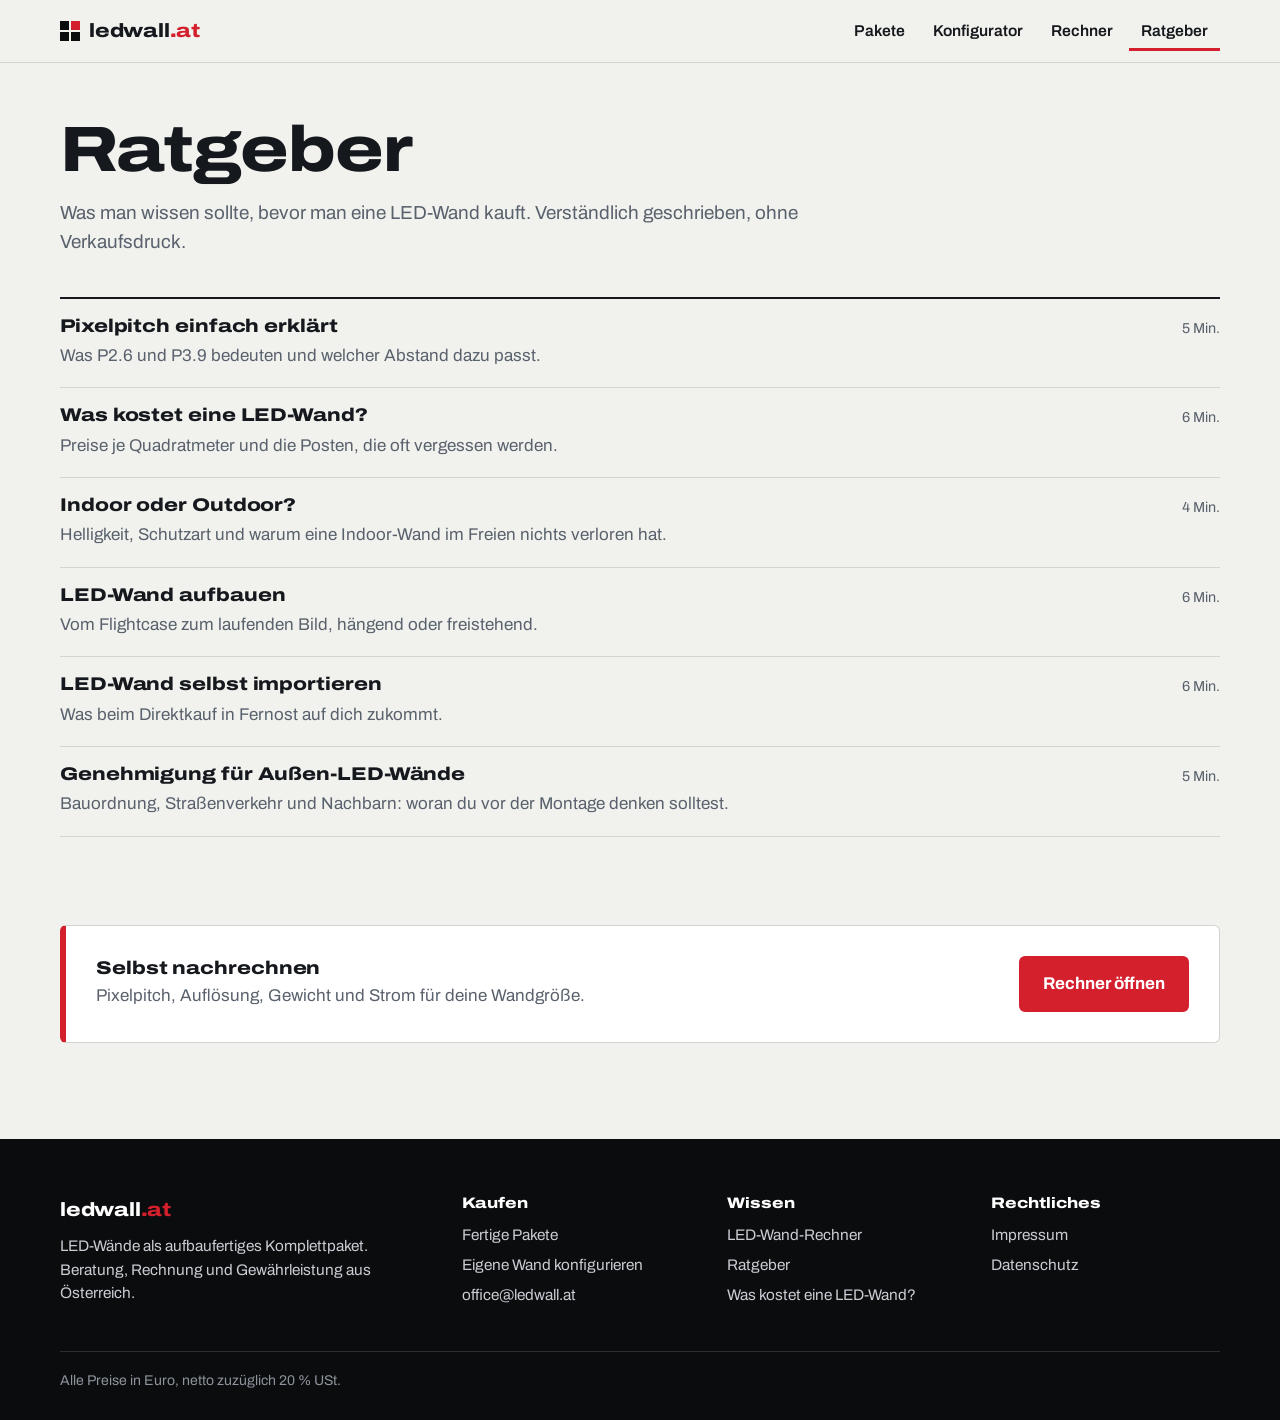
==== ratgeber/index.html @ 5106c2c7 "Rebuild site as ledwall.at portal: packages, configurator, calculator, guide Replace the single-page" ====
<!DOCTYPE html>
<html lang="de-AT">
<head>
<meta charset="UTF-8">
<meta name="viewport" content="width=device-width, initial-scale=1">
<title>Ratgeber: Alles über LED-Wände | ledwall.at</title>
<meta name="description" content="Verständliche Artikel rund um LED-Wände: Pixelpitch, Kosten, Indoor und Outdoor, Aufbau, Import und Genehmigungen in Österreich.">
<link rel="stylesheet" href="../css/site.css">
</head>
<body>
<main id="inhalt">
  <div class="wrap page-head">
    <h1>Ratgeber</h1>
    <p class="lead">Was man wissen sollte, bevor man eine LED-Wand kauft. Verständlich geschrieben, ohne Verkaufsdruck.</p>
  </div>
  <section class="wrap" style="padding-top:32px">
    <div class="art-list">
      <a href="pixelpitch.html"><h3>Pixelpitch einfach erklärt</h3><span>5 Min.</span><p>Was P2.6 und P3.9 bedeuten und welcher Abstand dazu passt.</p></a>
      <a href="led-wand-kosten.html"><h3>Was kostet eine LED-Wand?</h3><span>6 Min.</span><p>Preise je Quadratmeter und die Posten, die oft vergessen werden.</p></a>
      <a href="indoor-outdoor.html"><h3>Indoor oder Outdoor?</h3><span>4 Min.</span><p>Helligkeit, Schutzart und warum eine Indoor-Wand im Freien nichts verloren hat.</p></a>
      <a href="aufbau.html"><h3>LED-Wand aufbauen</h3><span>6 Min.</span><p>Vom Flightcase zum laufenden Bild, hängend oder freistehend.</p></a>
      <a href="import-aus-china.html"><h3>LED-Wand selbst importieren</h3><span>6 Min.</span><p>Was beim Direktkauf in Fernost auf dich zukommt.</p></a>
      <a href="genehmigung-oesterreich.html"><h3>Genehmigung für Außen-LED-Wände</h3><span>5 Min.</span><p>Bauordnung, Straßenverkehr und Nachbarn: woran du vor der Montage denken solltest.</p></a>
    </div>
  </section>
  <section class="wrap">
  <div class="cta-band">
    <div><h3>Selbst nachrechnen</h3><p class="muted" style="margin-top:4px">Pixelpitch, Auflösung, Gewicht und Strom für deine Wandgröße.</p></div>
    <a class="btn btn-main" href="../rechner.html">Rechner öffnen</a>
  </div>
  </section>
</main>
<script src="../js/data.js"></script>
<script src="../js/calc.js"></script>
<script src="../js/site.js" data-base="../"></script>
<script src="../js/ratgeber.js"></script>
</body>
</html>
---- css/site.css ----
/* ledwall.at — gesamtes Styling.
   Aufbau: Tokens → Basis → Rahmen (Kopf/Fuß) → Bausteine → Seiten (Start, Pakete, Konfigurator, Rechner, Ratgeber) */

:root {
  --paper: #f1f2ee;      /* Seitenhintergrund, kühles Papier */
  --card: #ffffff;
  --ink: #15181d;        /* Text */
  --steel: #59616c;      /* Sekundärtext */
  --line: #d3d6cf;       /* Linien */
  --rot: #d41f2d;        /* Signalrot: Aktionen */
  --rot-dark: #a91420;
  --cab: #0b0c0e;        /* Cabinet-Schwarz: Bühne, Wand */
  --ok: #1d7a4a;
  --r: 6px;
  --wide: "wdth" 122;
  --max: 1160px;
}

@font-face {
  font-family: Archivo; font-style: normal; font-weight: 100 900; font-stretch: 62% 125%; font-display: swap;
  src: url(../assets/fonts/archivo-latin.woff2) format("woff2");
}

*, *::before, *::after { box-sizing: border-box; }
html { -webkit-text-size-adjust: 100%; scroll-behavior: smooth; }
body {
  margin: 0; background: var(--paper); color: var(--ink);
  font: 400 17px/1.55 Archivo, "Helvetica Neue", Arial, sans-serif;
  font-variant-numeric: tabular-nums;
}
img, canvas { display: block; max-width: 100%; }
a { color: inherit; text-decoration-thickness: 1px; text-underline-offset: 3px; }
h1, h2, h3 { font-variation-settings: var(--wide); font-weight: 800; line-height: 1.08; letter-spacing: -0.015em; margin: 0; text-wrap: balance; }
h1, h2, h3 { overflow-wrap: break-word; hyphens: auto; }
h1 { font-size: clamp(1.85rem, 5.4vw, 4rem); }
h2 { font-size: clamp(1.55rem, 3.2vw, 2.4rem); }
h3 { font-size: 1.15rem; letter-spacing: -0.005em; }
p { margin: 0; max-width: 68ch; }
:focus-visible { outline: 3px solid var(--rot); outline-offset: 2px; }
.wrap { width: min(var(--max), 100% - 40px); margin-inline: auto; }
.muted { color: var(--steel); }
.lead { font-size: 1.18rem; color: var(--steel); }
.skip { position: absolute; left: -999px; }
.skip:focus { left: 12px; top: 12px; background: var(--card); padding: 8px 12px; z-index: 10; }

/* — Kopfzeile — */
.site-head { border-bottom: 1px solid var(--line); background: var(--paper); position: sticky; top: 0; z-index: 5; }
.head-row { display: flex; align-items: center; justify-content: space-between; gap: 16px; min-height: 62px; flex-wrap: wrap; }
.logo { font-variation-settings: var(--wide); font-weight: 800; font-size: 1.2rem; text-decoration: none; display: inline-flex; align-items: center; gap: 9px; letter-spacing: -0.01em; }
.logo b { color: var(--rot); font-weight: 800; }
.logo-mark { display: grid; grid-template-columns: 9px 9px; gap: 2px; }
.logo-mark i { width: 9px; height: 9px; background: var(--cab); }
.logo-mark i:nth-child(2) { background: var(--rot); }
.site-head nav { display: flex; gap: 4px; flex-wrap: wrap; }
.site-head nav a { text-decoration: none; padding: 8px 12px; border-radius: var(--r); font-weight: 600; font-size: .98rem; }
.site-head nav a:hover { background: #e4e6e0; }
.site-head nav a[aria-current] { box-shadow: inset 0 -3px 0 var(--rot); border-radius: 0; }

/* — Fußzeile — */
.site-foot { background: var(--cab); color: #c9cdd3; margin-top: 96px; padding: 56px 0 28px; font-size: .96rem; }
.site-foot .logo { color: #fff; margin-bottom: 10px; }
.foot-grid { display: grid; grid-template-columns: 1.6fr 1fr 1fr 1fr; gap: 36px; }
.site-foot h2 { font-size: .95rem; color: #fff; margin-bottom: 10px; letter-spacing: 0; }
.site-foot a { display: block; text-decoration: none; padding: 3px 0; }
.site-foot a:hover { color: #fff; text-decoration: underline; }
.foot-note { margin-top: 40px; padding-top: 18px; border-top: 1px solid #2a2d33; color: #8d939c; font-size: .88rem; }

/* — Bausteine — */
.btn {
  display: inline-flex; align-items: center; justify-content: center; gap: 8px;
  font: inherit; font-weight: 700; text-decoration: none; cursor: pointer;
  padding: 13px 22px; border-radius: var(--r); border: 2px solid var(--ink); background: transparent; color: var(--ink);
}
.btn:hover { background: var(--ink); color: #fff; }
.btn-main { background: var(--rot); border-color: var(--rot); color: #fff; }
.btn-main:hover { background: var(--rot-dark); border-color: var(--rot-dark); }
.btn-row { display: flex; gap: 12px; flex-wrap: wrap; }
section { padding-top: 88px; }
.sec-head { display: grid; gap: 12px; margin-bottom: 32px; }
.tag { display: inline-block; font-size: .8rem; font-weight: 700; padding: 3px 9px; border-radius: 99px; border: 1px solid currentColor; }
.tag.indoor { color: #2b4f8c; }
.tag.outdoor { color: #a2500a; }

/* — Bühne mit Wand und Maßstabsfigur — */
.stage { background: var(--cab); color: #fff; }
.stage-inner { display: flex; align-items: flex-end; justify-content: center; gap: clamp(8px, 2vw, 22px); padding: 34px 0 0; }
.stage-wall { flex: 0 1 auto; min-width: 0; }
.stage-wall canvas { width: 100%; }
.stage-floor { height: 26px; background: linear-gradient(#1b1d21, var(--cab)); border-top: 1px solid #33363c; }
.stage-figure { flex: none; opacity: .9; }
.stage-caption { display: flex; justify-content: space-between; gap: 16px; flex-wrap: wrap; padding: 10px 0 14px; font-size: .88rem; color: #a3a9b2; }

/* — Startseite — */
.hero-text { display: grid; grid-template-columns: 1.25fr 1fr; gap: 40px; align-items: end; padding-top: 44px; }
.hero-text .lead { margin-bottom: 22px; }
.inbox { display: grid; grid-template-columns: repeat(3, 1fr); border-top: 2px solid var(--ink); margin-top: 8px; }
.inbox > div { padding: 22px 26px 6px 0; }
.inbox > div + div { padding-left: 26px; border-left: 1px solid var(--line); }
.inbox h3 { margin-bottom: 8px; }
.inbox p { color: var(--steel); }

.pk-grid { display: grid; grid-template-columns: repeat(3, 1fr); gap: 18px; }
.pk { background: var(--card); border: 1px solid var(--line); border-radius: var(--r); padding: 22px; display: flex; flex-direction: column; gap: 12px; }
.pk-top { display: flex; justify-content: space-between; align-items: baseline; gap: 10px; }
.pk-size { font-variation-settings: var(--wide); font-weight: 800; font-size: 1.9rem; letter-spacing: -0.02em; line-height: 1; }
.pk-thumb { display: grid; gap: 2px; background: var(--cab); padding: 2px; width: fit-content; max-width: 100%; }
.pk-thumb i { width: 18px; height: 18px; background: #2c3038; }
.pk.outdoor .pk-thumb i { background: #4a3320; }
.pk dl { margin: 0; display: grid; grid-template-columns: auto 1fr; gap: 3px 14px; font-size: .94rem; }
.pk dt { color: var(--steel); }
.pk dd { margin: 0; text-align: right; }
.pk-price { margin-top: auto; padding-top: 12px; border-top: 1px solid var(--line); display: flex; justify-content: space-between; align-items: end; gap: 10px; flex-wrap: wrap; }
.pk-price strong { font-variation-settings: var(--wide); font-size: 1.5rem; font-weight: 800; display: block; line-height: 1.1; }
.pk-price small { color: var(--steel); }
.pk-price a { font-weight: 700; }

.steps { counter-reset: s; display: grid; grid-template-columns: repeat(4, 1fr); gap: 24px; list-style: none; padding: 0; margin: 0; }
.steps li { counter-increment: s; border-top: 2px solid var(--ink); padding-top: 14px; }
.steps li::before { content: counter(s); font-variation-settings: var(--wide); font-weight: 800; font-size: 2rem; color: var(--rot); display: block; line-height: 1; margin-bottom: 10px; }
.steps p { color: var(--steel); margin-top: 6px; }

.compare { width: 100%; border-collapse: collapse; background: var(--card); border: 1px solid var(--line); border-radius: var(--r); }
.compare th, .compare td { text-align: left; padding: 13px 16px; border-bottom: 1px solid var(--line); vertical-align: top; }
.compare thead th { font-size: .95rem; }
.compare tbody th { font-weight: 600; width: 24%; }
.compare td:last-child { background: #fbf3f3; font-weight: 600; }
.compare tr:last-child > * { border-bottom: 0; }

.split { display: grid; grid-template-columns: 1fr 1fr; gap: 40px; align-items: start; }
.art-list { display: grid; gap: 0; border-top: 2px solid var(--ink); }
.art-list a { display: grid; grid-template-columns: 1fr auto; gap: 4px 20px; padding: 18px 0; border-bottom: 1px solid var(--line); text-decoration: none; }
.art-list a:hover h3 { text-decoration: underline; text-decoration-color: var(--rot); text-decoration-thickness: 2px; }
.art-list p { color: var(--steel); grid-column: 1; }
.art-list span { color: var(--steel); font-size: .9rem; white-space: nowrap; }

.cta-band { background: var(--card); border: 1px solid var(--line); border-left: 6px solid var(--rot); border-radius: var(--r); padding: 30px; display: flex; justify-content: space-between; align-items: center; gap: 24px; flex-wrap: wrap; }

/* — Seitenkopf Unterseiten — */
.page-head { padding: 52px 0 8px; display: grid; gap: 14px; }

/* — Formularelemente — */
.field { display: grid; gap: 6px; }
.field label, .legend { font-weight: 700; font-size: .98rem; }
.hint { color: var(--steel); font-size: .92rem; }
input[type=text], input[type=email], input[type=tel], input[type=number], textarea, select {
  font: inherit; color: inherit; width: 100%; padding: 11px 12px; background: var(--card);
  border: 1px solid #a9aea6; border-radius: var(--r);
}
textarea { min-height: 90px; resize: vertical; }
input[type=range] { width: 100%; accent-color: var(--rot); height: 28px; margin: 0; }
.range-row { display: grid; grid-template-columns: 1fr auto; gap: 4px 14px; align-items: center; }
.range-row output { font-variation-settings: var(--wide); font-weight: 800; font-size: 1.35rem; min-width: 5.2ch; text-align: right; }
.range-row label { grid-column: 1 / -1; }

.choice { display: grid; gap: 10px; grid-template-columns: repeat(auto-fit, minmax(150px, 1fr)); border: 0; padding: 0; margin: 0; }
.choice legend { padding: 0; margin-bottom: 8px; }
.choice label { position: relative; display: block; cursor: pointer; }
.choice input { position: absolute; opacity: 0; inset: 0; cursor: pointer; }
.choice span { display: block; height: 100%; padding: 13px 14px; background: var(--card); border: 1px solid #a9aea6; border-radius: var(--r); }
.choice span b { display: block; }
.choice span small { color: var(--steel); font-size: .88rem; display: block; line-height: 1.35; margin-top: 2px; }
.choice input:checked + span { border-color: var(--ink); box-shadow: inset 0 0 0 2px var(--ink); }
.choice input:focus-visible + span { outline: 3px solid var(--rot); outline-offset: 2px; }
.choice span em { font-style: normal; font-size: .78rem; font-weight: 700; color: var(--ok); display: block; margin-top: 4px; }
.check { display: flex; gap: 10px; align-items: flex-start; padding: 12px 14px; background: var(--card); border: 1px solid #a9aea6; border-radius: var(--r); cursor: pointer; }
.check input { width: 20px; height: 20px; margin: 3px 0 0; accent-color: var(--rot); flex: none; }
.check small { color: var(--steel); display: block; }
.warn { background: #fdf0d9; border: 1px solid #e2b55e; border-radius: var(--r); padding: 12px 14px; font-size: .95rem; }

/* — Konfigurator — */
.kf { display: grid; grid-template-columns: minmax(0, 1fr) minmax(0, 440px); gap: 40px; align-items: start; padding-top: 28px; }
.kf-form { display: grid; gap: 40px; }
.kf-block { display: grid; gap: 16px; border-top: 2px solid var(--ink); padding-top: 16px; }
.kf-block > h2 { font-size: 1.35rem; }
.kf-block > h2 span { color: var(--rot); margin-right: 8px; }
.kf-side { position: sticky; top: 78px; display: grid; gap: 14px; }
.preview { background: var(--cab); border-radius: var(--r); overflow: hidden; color: #fff; }
.preview .stage-inner { height: 250px; padding: 18px 14px 0; }
.preview .stage-caption { padding: 8px 14px 10px; }
.sum { background: var(--card); border: 1px solid var(--line); border-radius: var(--r); padding: 18px 20px; }
.sum-price { font-variation-settings: var(--wide); font-weight: 800; font-size: 2.3rem; line-height: 1.05; letter-spacing: -0.02em; }
.facts { display: grid; grid-template-columns: 1fr 1fr; gap: 0 18px; margin: 14px 0 0; font-size: .93rem; }
.facts div { display: flex; justify-content: space-between; gap: 8px; padding: 6px 0; border-top: 1px solid var(--line); }
.facts dt { color: var(--steel); }
.facts dd { margin: 0; font-weight: 600; text-align: right; }

.slip { background: var(--card); border: 1px solid var(--line); border-radius: var(--r); overflow: hidden; }
.slip-head { display: flex; justify-content: space-between; gap: 12px; flex-wrap: wrap; padding: 14px 18px; background: var(--ink); color: #fff; }
.slip-head b { font-variation-settings: var(--wide); }
.slip table { width: 100%; border-collapse: collapse; font-size: .96rem; }
.slip td, .slip th { padding: 11px 18px; border-bottom: 1px solid var(--line); text-align: left; vertical-align: top; }
.slip th { font-size: .82rem; color: var(--steel); font-weight: 600; }
.slip td:first-child { white-space: nowrap; font-weight: 700; width: 1%; }
.slip td:last-child, .slip th:last-child { text-align: right; white-space: nowrap; }
.slip td small { display: block; color: var(--steel); }
.slip tfoot td { border-bottom: 0; padding-top: 7px; padding-bottom: 7px; }
.slip tfoot tr:first-child td { padding-top: 14px; font-weight: 800; font-size: 1.1rem; }
.slip tfoot tr:last-child td { padding-bottom: 14px; }
.form-grid { display: grid; grid-template-columns: 1fr 1fr; gap: 14px; }
.form-grid .full { grid-column: 1 / -1; }
.mobile-bar { display: none; }

/* — Rechner — */
.calc { display: grid; grid-template-columns: minmax(0, 380px) minmax(0, 1fr); gap: 40px; align-items: start; padding-top: 28px; }
.calc-in { display: grid; gap: 20px; background: var(--card); border: 1px solid var(--line); border-radius: var(--r); padding: 22px; }
.res-grid { display: grid; grid-template-columns: repeat(3, 1fr); gap: 0; border-top: 2px solid var(--ink); }
.res { padding: 16px 16px 16px 0; border-bottom: 1px solid var(--line); }
.res b { display: block; font-variation-settings: var(--wide); font-weight: 800; font-size: 1.5rem; line-height: 1.15; }
.res span { color: var(--steel); font-size: .9rem; }
.res small { display: block; color: var(--steel); font-size: .86rem; margin-top: 2px; }
.pitch-table { width: 100%; border-collapse: collapse; margin-top: 12px; }
.pitch-table th, .pitch-table td { padding: 9px 12px 9px 0; border-bottom: 1px solid var(--line); text-align: left; }
.pitch-table th { font-size: .85rem; color: var(--steel); font-weight: 600; }
.pitch-table tr.best td { font-weight: 700; }
.pitch-table tr.best td:first-child::after { content: " ← empfohlen"; color: var(--ok); font-size: .85rem; }
.pitch-table tr.tooclose td { color: #9aa0a8; }

/* — Ratgeber-Artikel — */
.article { width: min(720px, 100% - 40px); margin-inline: auto; padding-top: 48px; }
.article .crumb { font-size: .92rem; color: var(--steel); margin-bottom: 18px; display: block; }
.article h1 { font-size: clamp(1.9rem, 4.4vw, 3rem); margin-bottom: 16px; }
.article h2 { font-size: 1.5rem; margin: 44px 0 12px; }
.article h3 { margin: 28px 0 8px; }
.article p, .article li { font-size: 1.06rem; line-height: 1.65; }
.article p + p { margin-top: 14px; }
.article ul, .article ol { padding-left: 22px; margin: 12px 0; display: grid; gap: 8px; }
.article table { width: 100%; border-collapse: collapse; margin: 18px 0; font-size: .98rem; }
.article th, .article td { text-align: left; padding: 9px 12px 9px 0; border-bottom: 1px solid var(--line); }
.article th { font-size: .86rem; color: var(--steel); }
.article .note { background: var(--card); border-left: 4px solid var(--ink); padding: 14px 18px; margin: 22px 0; border-radius: 0 var(--r) var(--r) 0; }
.article .cta-band { margin-top: 48px; }
.table-scroll { overflow-x: auto; }

/* — Responsiv — */
.hero-text > *, .split > *, .kf > *, .calc > *, .form-grid > * { min-width: 0; }
@media (max-width: 900px) {
  .hero-text, .split, .kf, .calc { grid-template-columns: 1fr; }
  .pk-grid { grid-template-columns: 1fr 1fr; }
  .steps { grid-template-columns: 1fr 1fr; }
  .foot-grid { grid-template-columns: 1fr 1fr; }
  .kf-side { position: static; order: -1; }
  .kf-side .sum { display: none; }
  .preview .stage-inner { height: 190px; }
  .mobile-bar { display: flex; position: sticky; bottom: 0; z-index: 4; background: var(--ink); color: #fff; padding: 10px 20px; justify-content: space-between; align-items: center; gap: 12px; margin-top: 32px; }
  .mobile-bar b { font-variation-settings: var(--wide); font-size: 1.25rem; display: block; line-height: 1.1; }
  .mobile-bar small { color: #b9bec6; }
  .mobile-bar .btn { padding: 9px 14px; }
}
@media (max-width: 620px) {
  body { font-size: 16px; }
  section { padding-top: 64px; }
  .pk-grid, .steps, .inbox, .res-grid, .form-grid { grid-template-columns: 1fr; }
  .res-grid { grid-template-columns: 1fr 1fr; }
  .inbox > div + div { padding-left: 0; border-left: 0; border-top: 1px solid var(--line); }
  .head-row { padding: 8px 0; }
  .site-head { position: static; }
  .site-head nav a { padding: 6px 9px; font-size: .93rem; }
  .compare th, .compare td, .slip td, .slip th { padding-left: 10px; padding-right: 10px; }
  .slip .unit { display: none; }
  .art-list a { grid-template-columns: 1fr; }
}
@media print {
  .site-head, .site-foot, .kf-form, .preview, .mobile-bar, .no-print { display: none !important; }
  .kf { display: block; }
}
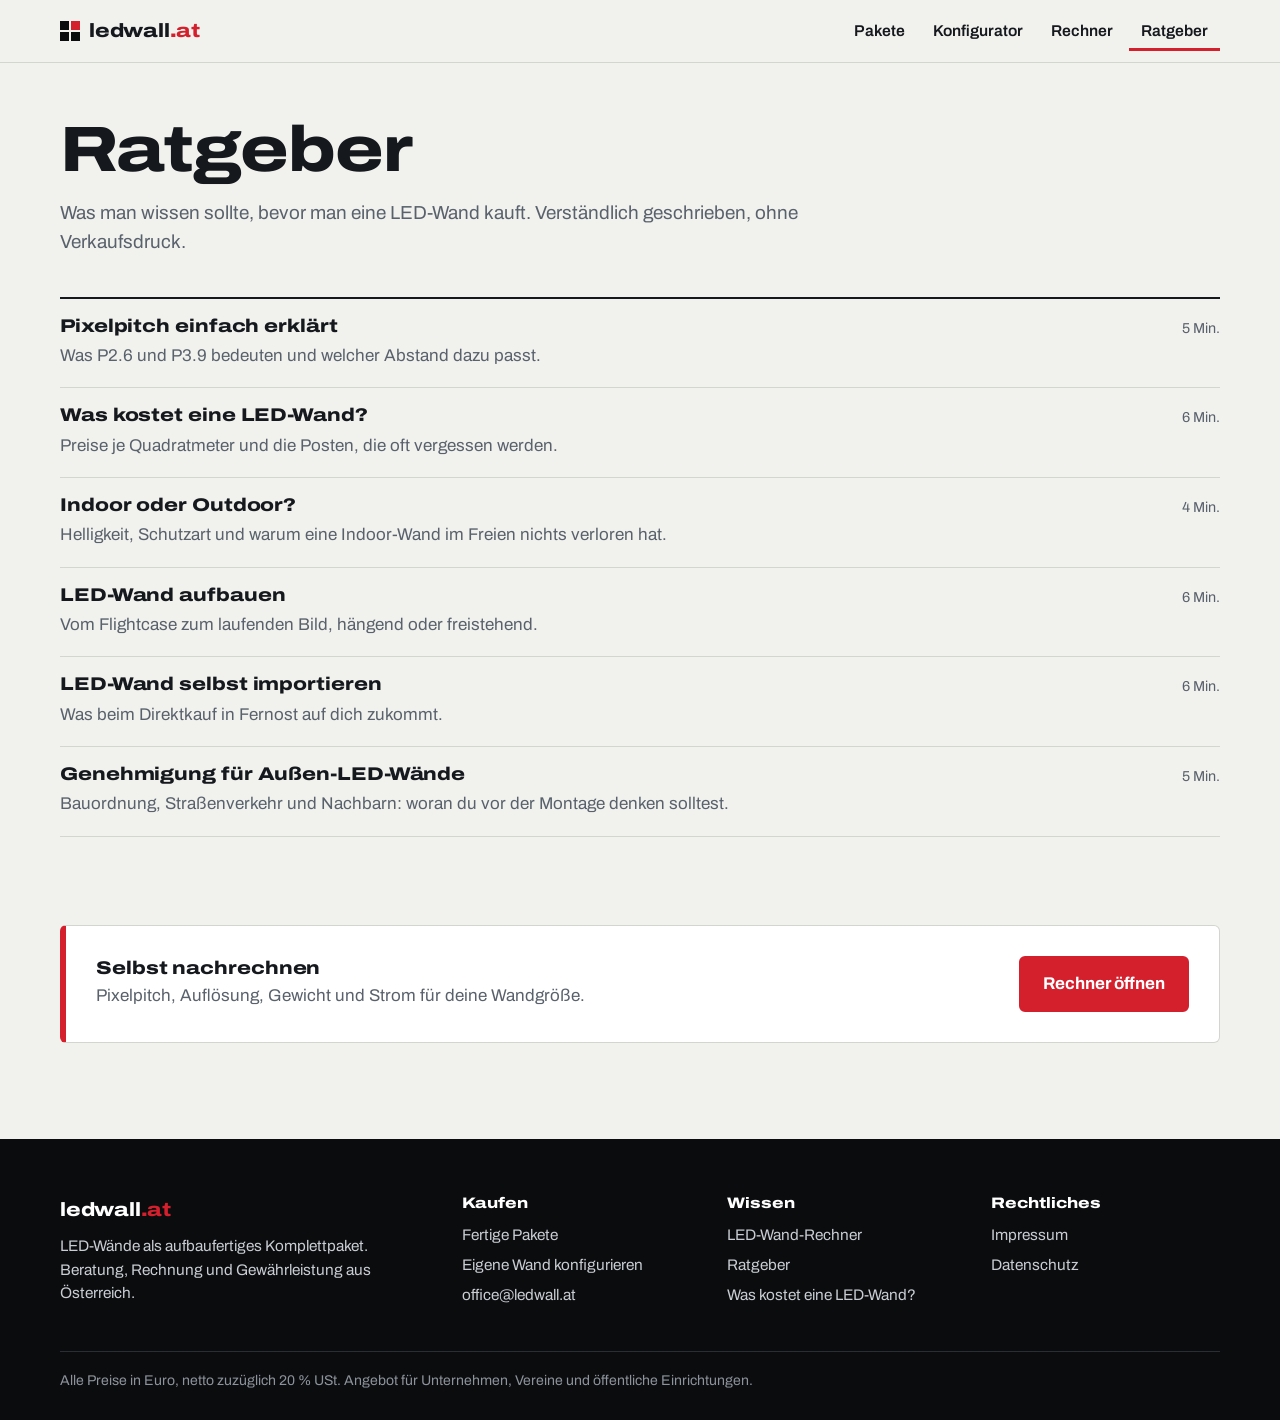
==== commit 7d7fb859: "Launch prep: SEO head, sitemap, robots, 404, favicon, OG image, request form Add canonical, Open Gra" ====
--- a/ratgeber/index.html
+++ b/ratgeber/index.html
@@ -5,6 +5,20 @@
 <meta name="viewport" content="width=device-width, initial-scale=1">
 <title>Ratgeber: Alles über LED-Wände | ledwall.at</title>
 <meta name="description" content="Verständliche Artikel rund um LED-Wände: Pixelpitch, Kosten, Indoor und Outdoor, Aufbau, Import und Genehmigungen in Österreich.">
+<link rel="canonical" href="https://ledwall.at/ratgeber/">
+<meta property="og:type" content="website">
+<meta property="og:site_name" content="ledwall.at">
+<meta property="og:locale" content="de_AT">
+<meta property="og:title" content="Ratgeber: Alles über LED-Wände">
+<meta property="og:description" content="Verständliche Artikel rund um LED-Wände: Pixelpitch, Kosten, Indoor und Outdoor, Aufbau, Import und Genehmigungen in Österreich.">
+<meta property="og:url" content="https://ledwall.at/ratgeber/">
+<meta property="og:image" content="https://ledwall.at/assets/og-image.png">
+<meta property="og:image:width" content="1200">
+<meta property="og:image:height" content="630">
+<meta name="twitter:card" content="summary_large_image">
+<link rel="icon" href="../favicon.svg" type="image/svg+xml">
+<meta name="theme-color" content="#0b0c0e">
+<link rel="preload" href="../assets/fonts/archivo-latin.woff2" as="font" type="font/woff2" crossorigin>
 <link rel="stylesheet" href="../css/site.css">
 </head>
 <body>
--- a/css/site.css
+++ b/css/site.css
@@ -31,7 +31,7 @@
 img, canvas { display: block; max-width: 100%; }
 a { color: inherit; text-decoration-thickness: 1px; text-underline-offset: 3px; }
 h1, h2, h3 { font-variation-settings: var(--wide); font-weight: 800; line-height: 1.08; letter-spacing: -0.015em; margin: 0; text-wrap: balance; }
-h1, h2, h3 { overflow-wrap: break-word; hyphens: auto; }
+h1, h2, h3 { overflow-wrap: break-word; }
 h1 { font-size: clamp(1.85rem, 5.4vw, 4rem); }
 h2 { font-size: clamp(1.55rem, 3.2vw, 2.4rem); }
 h3 { font-size: 1.15rem; letter-spacing: -0.005em; }
@@ -263,3 +263,4 @@
   .site-head, .site-foot, .kf-form, .preview, .mobile-bar, .no-print { display: none !important; }
   .kf { display: block; }
 }
+#anfrage, #packliste { scroll-margin-top: 78px; }
